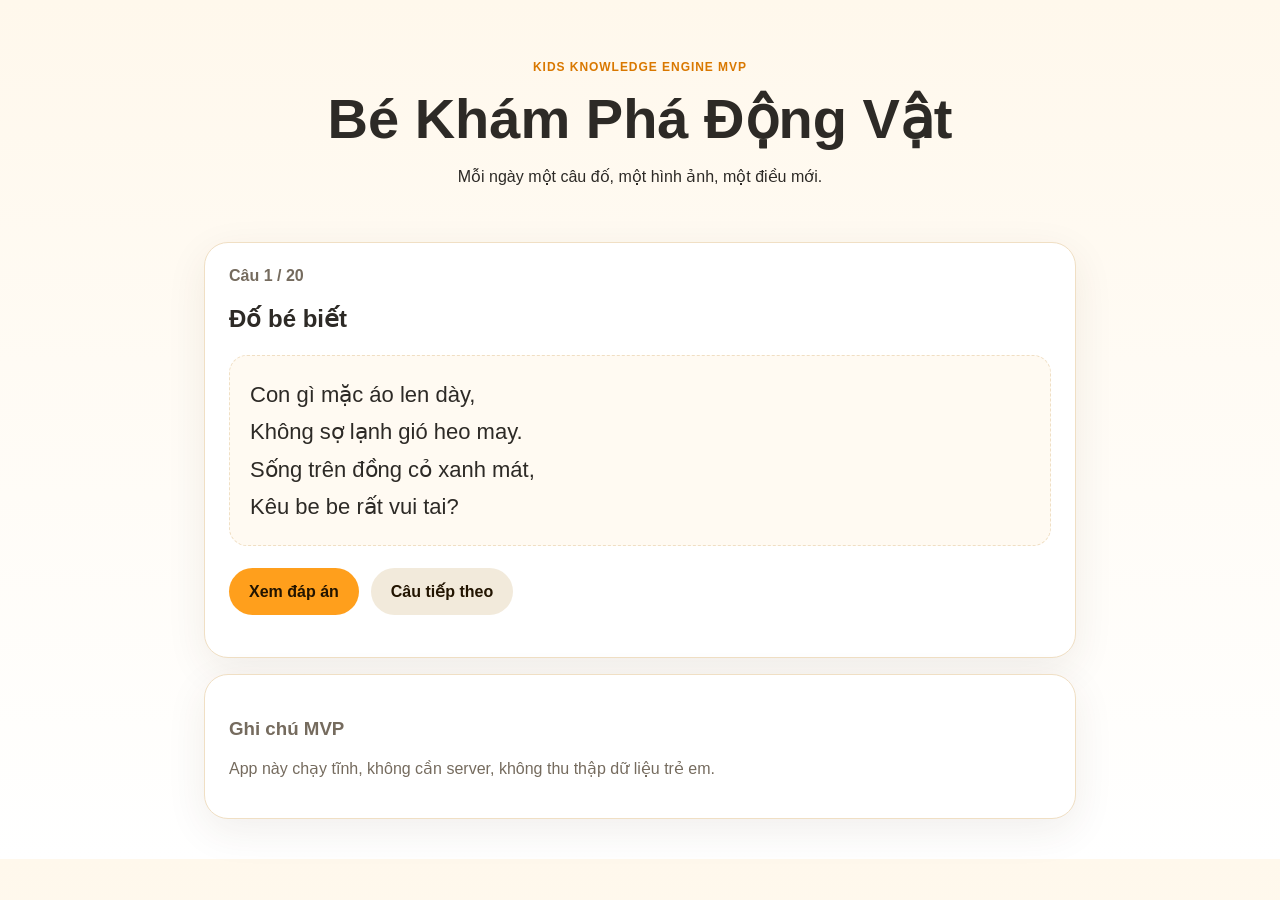
==== apps/guess-animal/index.html @ 157c3c68 "Initial Kids Knowledge Engine MVP after Task 1" ====
<!doctype html>
<html lang="vi">
<head>
  <meta charset="utf-8">
  <title>Bé Khám Phá Động Vật</title>
  <meta name="viewport" content="width=device-width, initial-scale=1">
  <link rel="stylesheet" href="./style.css">
</head>
<body>
  <main class="app">
    <section class="hero">
      <p class="eyebrow">Kids Knowledge Engine MVP</p>
      <h1>Bé Khám Phá Động Vật</h1>
      <p>Mỗi ngày một câu đố, một hình ảnh, một điều mới.</p>
    </section>

    <section class="card">
      <div id="counter" class="counter"></div>
      <h2 id="title">Đố bé biết</h2>
      <pre id="riddle" class="riddle"></pre>

      <div class="actions">
        <button id="showAnswerBtn">Xem đáp án</button>
        <button id="nextBtn" class="secondary">Câu tiếp theo</button>
      </div>

      <div id="answerBox" class="answer hidden">
        <h3 id="answer"></h3>
        <p id="fact"></p>
        <p><strong>Từ mới:</strong> <span id="vocab"></span></p>
        <p><strong>Gợi ý cho phụ huynh:</strong> <span id="parentGuide"></span></p>
        <div class="quiz" aria-live="polite">
          <h4>Câu hỏi nhỏ</h4>
          <p id="quizQuestion"></p>
          <div id="quizOptions" class="quiz-options"></div>
          <p id="quizFeedback" class="quiz-feedback"></p>
        </div>
      </div>
    </section>

    <section class="note">
      <h3>Ghi chú MVP</h3>
      <p>App này chạy tĩnh, không cần server, không thu thập dữ liệu trẻ em.</p>
    </section>
  </main>
  <script src="./app.js"></script>
</body>
</html>
---- apps/guess-animal/style.css ----
:root {
  --bg: #fff8ec;
  --card: #ffffff;
  --text: #2d2a26;
  --muted: #756b5e;
  --primary: #ff9f1c;
  --primary-dark: #d97800;
  --border: #f0dfc4;
}

* { box-sizing: border-box; }

body {
  margin: 0;
  font-family: Arial, sans-serif;
  background: linear-gradient(180deg, var(--bg), #ffffff);
  color: var(--text);
}

.app {
  width: min(920px, 100%);
  margin: 0 auto;
  padding: 24px;
}

.hero {
  text-align: center;
  padding: 24px 12px;
}

.eyebrow {
  color: var(--primary-dark);
  font-weight: 700;
  text-transform: uppercase;
  letter-spacing: .08em;
  font-size: 12px;
}

h1 {
  font-size: clamp(32px, 5vw, 56px);
  margin: 8px 0;
}

.card, .note {
  background: var(--card);
  border: 1px solid var(--border);
  border-radius: 24px;
  padding: 24px;
  box-shadow: 0 12px 40px rgba(80, 50, 20, .08);
  margin: 16px 0;
}

.counter {
  color: var(--muted);
  font-weight: 700;
}

.riddle {
  white-space: pre-wrap;
  font-family: inherit;
  font-size: 22px;
  line-height: 1.7;
  background: #fffaf2;
  border-radius: 18px;
  padding: 20px;
  border: 1px dashed var(--border);
}

.actions {
  display: flex;
  flex-wrap: wrap;
  gap: 12px;
  margin: 18px 0;
}

button {
  border: none;
  border-radius: 999px;
  padding: 14px 20px;
  background: var(--primary);
  color: #221400;
  font-weight: 800;
  cursor: pointer;
  font-size: 16px;
}

button.secondary {
  background: #f2eadb;
}

.answer {
  border-top: 1px solid var(--border);
  margin-top: 18px;
  padding-top: 18px;
}

.answer h3 {
  font-size: 28px;
  color: var(--primary-dark);
}

.quiz {
  background: #fffaf2;
  border: 1px solid var(--border);
  border-radius: 18px;
  margin-top: 18px;
  padding: 16px;
}

.quiz h4 {
  margin: 0 0 8px;
}

.quiz-options {
  display: grid;
  gap: 10px;
  margin-top: 12px;
}

.quiz-option {
  border-radius: 14px;
  text-align: left;
  background: #ffffff;
  border: 1px solid var(--border);
}

.quiz-feedback {
  min-height: 24px;
  margin-bottom: 0;
  font-weight: 800;
}

.quiz-feedback.correct {
  color: #1d7a3a;
}

.quiz-feedback.incorrect {
  color: #b34d00;
}

.hidden {
  display: none;
}

.note {
  color: var(--muted);
}
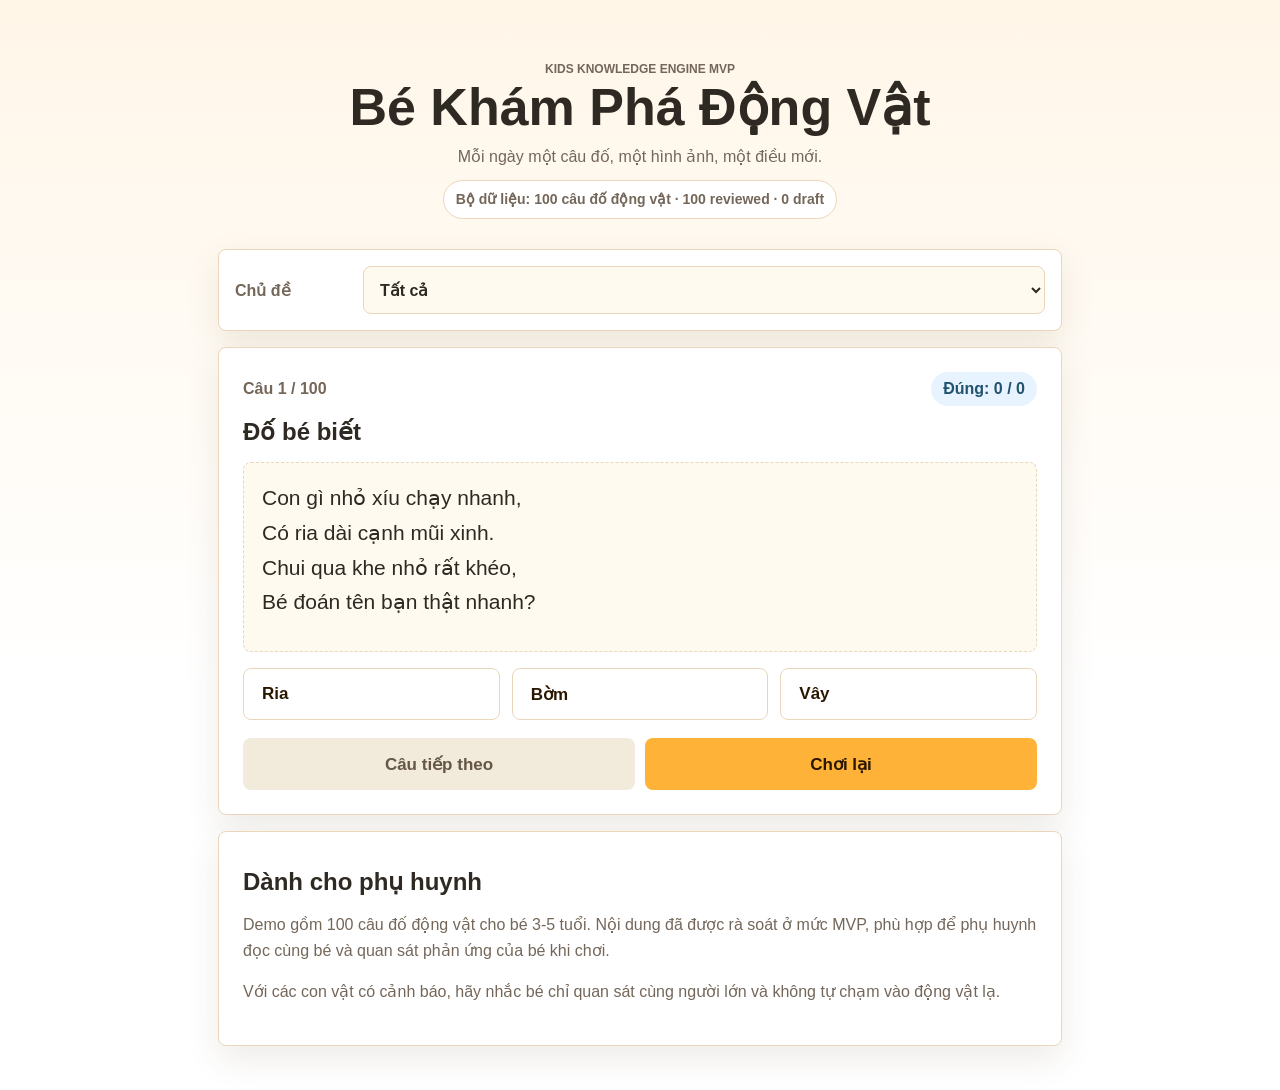
==== commit 3cd4b80c: "Upgrade guess animal mini app with reviewed 100 item dataset" ====
--- a/apps/guess-animal/index.html
+++ b/apps/guess-animal/index.html
@@ -8,41 +8,71 @@
 </head>
 <body>
   <main class="app">
-    <section class="hero">
+    <section class="hero" aria-labelledby="appTitle">
       <p class="eyebrow">Kids Knowledge Engine MVP</p>
-      <h1>Bé Khám Phá Động Vật</h1>
+      <h1 id="appTitle">Bé Khám Phá Động Vật</h1>
       <p>Mỗi ngày một câu đố, một hình ảnh, một điều mới.</p>
+      <p id="contentStatus" class="content-status">Đang tải bộ dữ liệu...</p>
     </section>
 
-    <section class="card">
-      <div id="counter" class="counter"></div>
+    <section class="toolbar" aria-label="Bộ lọc câu đố">
+      <label for="categoryFilter">Chủ đề</label>
+      <select id="categoryFilter">
+        <option value="all">Tất cả</option>
+        <option value="familiar">Động vật quen thuộc</option>
+        <option value="wild">Động vật hoang dã</option>
+        <option value="insects">Côn trùng</option>
+        <option value="sea">Sinh vật biển</option>
+      </select>
+    </section>
+
+    <section class="quiz-card" aria-live="polite">
+      <div class="quiz-topline">
+        <p id="counter" class="counter"></p>
+        <p id="score" class="score">Đúng: 0 / 0</p>
+      </div>
+
       <h2 id="title">Đố bé biết</h2>
       <pre id="riddle" class="riddle"></pre>
 
-      <div class="actions">
-        <button id="showAnswerBtn">Xem đáp án</button>
-        <button id="nextBtn" class="secondary">Câu tiếp theo</button>
-      </div>
+      <div id="options" class="options"></div>
+
+      <div id="feedback" class="feedback hidden"></div>
 
       <div id="answerBox" class="answer hidden">
         <h3 id="answer"></h3>
         <p id="fact"></p>
-        <p><strong>Từ mới:</strong> <span id="vocab"></span></p>
-        <p><strong>Gợi ý cho phụ huynh:</strong> <span id="parentGuide"></span></p>
-        <div class="quiz" aria-live="polite">
-          <h4>Câu hỏi nhỏ</h4>
-          <p id="quizQuestion"></p>
-          <div id="quizOptions" class="quiz-options"></div>
-          <p id="quizFeedback" class="quiz-feedback"></p>
+
+        <div>
+          <h4>Từ mới</h4>
+          <ul id="vocab"></ul>
         </div>
+
+        <div>
+          <h4>Gợi ý cho phụ huynh</h4>
+          <p id="parentGuide"></p>
+        </div>
+
+        <div id="safetyBlock" class="safety hidden">
+          <h4>Lưu ý an toàn</h4>
+          <ul id="safetyNotes"></ul>
+        </div>
+      </div>
+
+      <div class="actions">
+        <button id="nextBtn" type="button" class="secondary">Câu tiếp theo</button>
+        <button id="replayBtn" type="button">Chơi lại</button>
       </div>
     </section>
 
-    <section class="note">
-      <h3>Ghi chú MVP</h3>
-      <p>App này chạy tĩnh, không cần server, không thu thập dữ liệu trẻ em.</p>
+    <section class="parent-section">
+      <h2>Dành cho phụ huynh</h2>
+      <p>Demo gồm 100 câu đố động vật cho bé 3-5 tuổi. Nội dung đã được rà soát ở mức MVP, phù hợp để phụ huynh đọc cùng bé và quan sát phản ứng của bé khi chơi.</p>
+      <p>Với các con vật có cảnh báo, hãy nhắc bé chỉ quan sát cùng người lớn và không tự chạm vào động vật lạ.</p>
     </section>
   </main>
+
+  <script src="./data/animals_vi_3_5_mvp_100.js"></script>
   <script src="./app.js"></script>
 </body>
 </html>
--- a/apps/guess-animal/style.css
+++ b/apps/guess-animal/style.css
@@ -1,147 +1,300 @@
 :root {
-  --bg: #fff8ec;
-  --card: #ffffff;
-  --text: #2d2a26;
-  --muted: #756b5e;
-  --primary: #ff9f1c;
-  --primary-dark: #d97800;
-  --border: #f0dfc4;
-}
-
-* { box-sizing: border-box; }
+  --bg: #fff6e8;
+  --surface: #ffffff;
+  --surface-soft: #fffaf0;
+  --text: #2f2923;
+  --muted: #74675a;
+  --primary: #ffb238;
+  --primary-strong: #b85d12;
+  --mint: #dff4df;
+  --mint-text: #17613b;
+  --rose: #ffe5dc;
+  --rose-text: #a4411f;
+  --sky: #e7f3ff;
+  --border: #ead7bb;
+  --shadow: rgba(87, 54, 18, 0.1);
+}
+
+* {
+  box-sizing: border-box;
+}
 
 body {
   margin: 0;
   font-family: Arial, sans-serif;
-  background: linear-gradient(180deg, var(--bg), #ffffff);
+  background: linear-gradient(180deg, var(--bg), #ffffff 62%);
   color: var(--text);
 }
 
 .app {
-  width: min(920px, 100%);
+  width: min(900px, 100%);
   margin: 0 auto;
-  padding: 24px;
+  padding: 18px;
 }
 
 .hero {
+  padding: 22px 4px 14px;
   text-align: center;
-  padding: 24px 12px;
 }
 
 .eyebrow {
-  color: var(--primary-dark);
+  margin: 0 0 8px;
+  color: var(--primary-strong);
+  font-size: 12px;
+  font-weight: 800;
+  letter-spacing: 0;
+  text-transform: uppercase;
+}
+
+h1,
+h2,
+h3,
+h4,
+p {
+  overflow-wrap: anywhere;
+}
+
+h1 {
+  margin: 0;
+  font-size: clamp(30px, 9vw, 52px);
+  line-height: 1.08;
+}
+
+h2 {
+  margin: 12px 0;
+  font-size: 24px;
+}
+
+h3 {
+  margin: 0 0 10px;
+  color: var(--primary-strong);
+  font-size: 26px;
+}
+
+h4 {
+  margin: 18px 0 8px;
+  font-size: 16px;
+}
+
+.hero p {
+  margin: 10px auto 0;
+  max-width: 620px;
+  color: var(--muted);
+  line-height: 1.55;
+}
+
+.content-status {
+  display: inline-block;
+  padding: 8px 12px;
+  border: 1px solid var(--border);
+  border-radius: 999px;
+  background: var(--surface);
+  color: var(--text);
+  font-size: 14px;
   font-weight: 700;
-  text-transform: uppercase;
-  letter-spacing: .08em;
-  font-size: 12px;
-}
-
-h1 {
-  font-size: clamp(32px, 5vw, 56px);
-  margin: 8px 0;
-}
-
-.card, .note {
-  background: var(--card);
+}
+
+.toolbar,
+.quiz-card,
+.parent-section {
+  margin: 16px 0;
   border: 1px solid var(--border);
-  border-radius: 24px;
-  padding: 24px;
-  box-shadow: 0 12px 40px rgba(80, 50, 20, .08);
+  border-radius: 8px;
+  background: var(--surface);
+  box-shadow: 0 12px 34px var(--shadow);
+}
+
+.toolbar {
+  display: grid;
+  gap: 8px;
+  padding: 16px;
+}
+
+.toolbar label {
+  color: var(--muted);
+  font-weight: 800;
+}
+
+select {
+  width: 100%;
+  min-height: 48px;
+  border: 1px solid var(--border);
+  border-radius: 8px;
+  background: var(--surface-soft);
+  color: var(--text);
+  font: inherit;
+  font-weight: 700;
+  padding: 0 12px;
+}
+
+.quiz-card,
+.parent-section {
+  padding: 18px;
+}
+
+.quiz-topline {
+  display: flex;
+  flex-wrap: wrap;
+  align-items: center;
+  justify-content: space-between;
+  gap: 8px;
+}
+
+.counter,
+.score {
+  margin: 0;
+  color: var(--muted);
+  font-weight: 800;
+}
+
+.score {
+  padding: 8px 12px;
+  border-radius: 999px;
+  background: var(--sky);
+  color: #21536f;
+}
+
+.riddle {
+  min-height: 190px;
   margin: 16px 0;
-}
-
-.counter {
-  color: var(--muted);
-  font-weight: 700;
-}
-
-.riddle {
+  padding: 18px;
+  border: 1px dashed var(--border);
+  border-radius: 8px;
+  background: var(--surface-soft);
   white-space: pre-wrap;
   font-family: inherit;
-  font-size: 22px;
-  line-height: 1.7;
-  background: #fffaf2;
-  border-radius: 18px;
-  padding: 20px;
-  border: 1px dashed var(--border);
+  font-size: 21px;
+  line-height: 1.65;
+}
+
+.options {
+  display: grid;
+  gap: 12px;
+}
+
+button,
+.option-button {
+  min-height: 52px;
+  border: 0;
+  border-radius: 8px;
+  padding: 14px 18px;
+  background: var(--primary);
+  color: #2a1700;
+  cursor: pointer;
+  font: inherit;
+  font-size: 17px;
+  font-weight: 800;
+}
+
+button:disabled {
+  cursor: default;
+  opacity: 0.72;
+}
+
+.option-button {
+  width: 100%;
+  border: 1px solid var(--border);
+  background: #ffffff;
+  text-align: left;
+}
+
+.option-button.is-correct {
+  border-color: #70bd7b;
+  background: var(--mint);
+  color: var(--mint-text);
+}
+
+.option-button.is-incorrect {
+  border-color: #f0aa90;
+  background: var(--rose);
+  color: var(--rose-text);
+}
+
+.feedback {
+  margin-top: 14px;
+  padding: 14px;
+  border-radius: 8px;
+  font-weight: 800;
+}
+
+.feedback.success {
+  background: var(--mint);
+  color: var(--mint-text);
+}
+
+.feedback.gentle {
+  background: var(--rose);
+  color: var(--rose-text);
+}
+
+.answer {
+  margin-top: 16px;
+  padding-top: 16px;
+  border-top: 1px solid var(--border);
+}
+
+.answer p,
+.parent-section p {
+  color: var(--muted);
+  line-height: 1.6;
+}
+
+ul {
+  margin: 0;
+  padding-left: 22px;
+}
+
+li {
+  margin: 6px 0;
+}
+
+.safety {
+  margin-top: 16px;
+  padding: 14px;
+  border: 1px solid #ffd0c0;
+  border-radius: 8px;
+  background: #fff3ee;
+}
+
+.safety h4 {
+  margin-top: 0;
+  color: var(--rose-text);
 }
 
 .actions {
-  display: flex;
-  flex-wrap: wrap;
-  gap: 12px;
-  margin: 18px 0;
-}
-
-button {
-  border: none;
-  border-radius: 999px;
-  padding: 14px 20px;
-  background: var(--primary);
-  color: #221400;
-  font-weight: 800;
-  cursor: pointer;
-  font-size: 16px;
-}
-
-button.secondary {
-  background: #f2eadb;
-}
-
-.answer {
-  border-top: 1px solid var(--border);
-  margin-top: 18px;
-  padding-top: 18px;
-}
-
-.answer h3 {
-  font-size: 28px;
-  color: var(--primary-dark);
-}
-
-.quiz {
-  background: #fffaf2;
-  border: 1px solid var(--border);
-  border-radius: 18px;
-  margin-top: 18px;
-  padding: 16px;
-}
-
-.quiz h4 {
-  margin: 0 0 8px;
-}
-
-.quiz-options {
   display: grid;
   gap: 10px;
-  margin-top: 12px;
-}
-
-.quiz-option {
-  border-radius: 14px;
-  text-align: left;
-  background: #ffffff;
-  border: 1px solid var(--border);
-}
-
-.quiz-feedback {
-  min-height: 24px;
-  margin-bottom: 0;
-  font-weight: 800;
-}
-
-.quiz-feedback.correct {
-  color: #1d7a3a;
-}
-
-.quiz-feedback.incorrect {
-  color: #b34d00;
+  margin-top: 18px;
+}
+
+button.secondary {
+  background: #eee2ce;
 }
 
 .hidden {
   display: none;
 }
 
-.note {
-  color: var(--muted);
-}
+@media (min-width: 680px) {
+  .app {
+    padding: 28px;
+  }
+
+  .toolbar {
+    grid-template-columns: 120px 1fr;
+    align-items: center;
+  }
+
+  .quiz-card,
+  .parent-section {
+    padding: 24px;
+  }
+
+  .options {
+    grid-template-columns: repeat(3, minmax(0, 1fr));
+  }
+
+  .actions {
+    grid-template-columns: 1fr 1fr;
+  }
+}
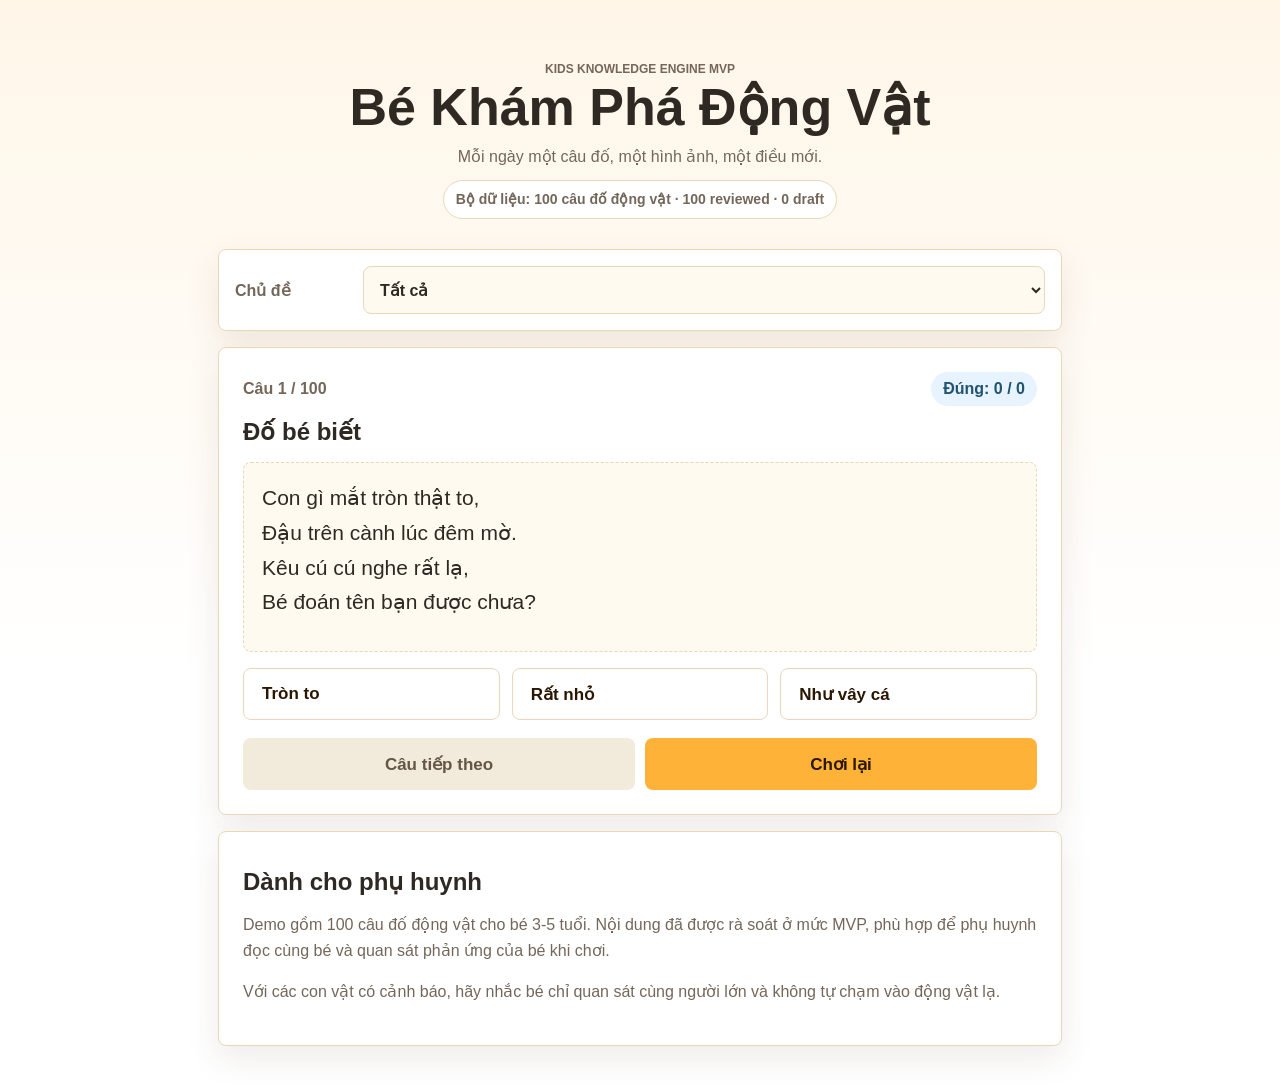
==== commit 767a673b: "Fix Vercel app route asset paths" ====
--- a/apps/guess-animal/index.html
+++ b/apps/guess-animal/index.html
@@ -4,7 +4,7 @@
   <meta charset="utf-8">
   <title>Bé Khám Phá Động Vật</title>
   <meta name="viewport" content="width=device-width, initial-scale=1">
-  <link rel="stylesheet" href="./style.css">
+  <link rel="stylesheet" href="/apps/guess-animal/style.css?v=20260606-fix2">
 </head>
 <body>
   <main class="app">
@@ -72,7 +72,7 @@
     </section>
   </main>
 
-  <script src="./data/animals_vi_3_5_mvp_100.js"></script>
-  <script src="./app.js"></script>
+  <script src="/apps/guess-animal/data/animals_vi_3_5_mvp_100.js?v=20260606-fix2"></script>
+  <script src="/apps/guess-animal/app.js?v=20260606-fix2"></script>
 </body>
 </html>
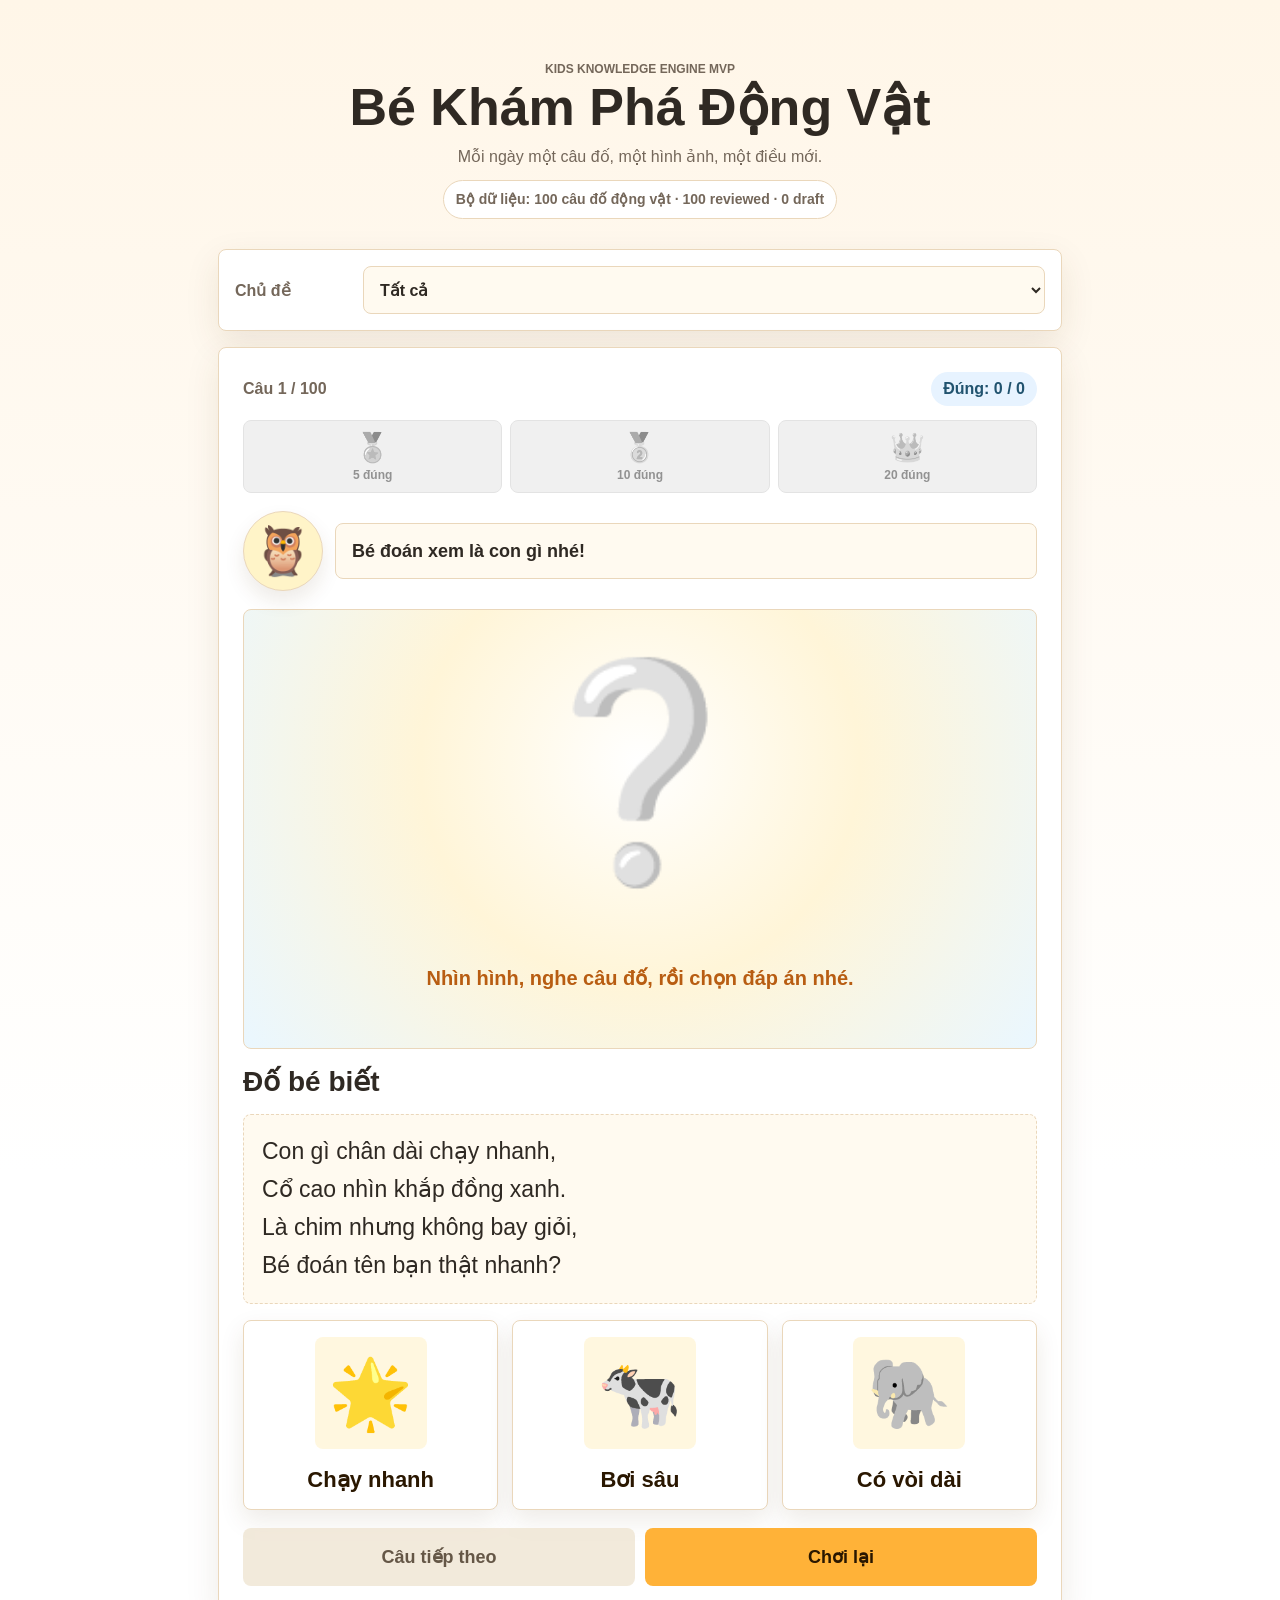
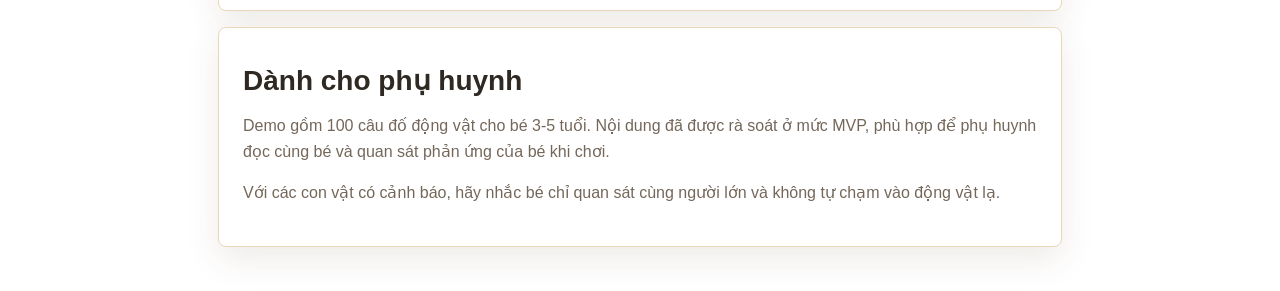
==== commit 416fc209: "Upgrade kids quiz experience" ====
--- a/apps/guess-animal/index.html
+++ b/apps/guess-animal/index.html
@@ -32,15 +32,35 @@
         <p id="score" class="score">Đúng: 0 / 0</p>
       </div>
 
+      <div class="badge-row" aria-label="Huy hiệu">
+        <div id="badge5" class="badge">🏅<span>5 đúng</span></div>
+        <div id="badge10" class="badge">🥈<span>10 đúng</span></div>
+        <div id="badge20" class="badge">👑<span>20 đúng</span></div>
+      </div>
+
+      <div class="mascot-panel">
+        <div class="mascot" aria-hidden="true">
+          <div class="mascot-face">🦉</div>
+        </div>
+        <p id="mascotBubble" class="mascot-bubble">Bé đoán xem là con gì nhé!</p>
+      </div>
+
+      <div id="visualStage" class="visual-stage" aria-hidden="true">
+        <div id="visualEmoji" class="visual-emoji">❔</div>
+        <p id="visualHint">Nhìn hình, nghe câu đố, rồi chọn đáp án nhé.</p>
+      </div>
+
       <h2 id="title">Đố bé biết</h2>
       <pre id="riddle" class="riddle"></pre>
 
       <div id="options" class="options"></div>
 
       <div id="feedback" class="feedback hidden"></div>
+      <div id="rewardToast" class="reward-toast hidden"></div>
 
       <div id="answerBox" class="answer hidden">
         <h3 id="answer"></h3>
+        <p id="quickFact" class="quick-fact"></p>
         <p id="fact"></p>
 
         <div>
--- a/apps/guess-animal/style.css
+++ b/apps/guess-animal/style.css
@@ -21,7 +21,7 @@
 
 body {
   margin: 0;
-  font-family: Arial, sans-serif;
+  font-family: "Segoe UI", Arial, Tahoma, sans-serif;
   background: linear-gradient(180deg, var(--bg), #ffffff 62%);
   color: var(--text);
 }
@@ -62,7 +62,7 @@
 
 h2 {
   margin: 12px 0;
-  font-size: 24px;
+  font-size: 28px;
 }
 
 h3 {
@@ -140,6 +140,108 @@
   gap: 8px;
 }
 
+.badge-row {
+  display: grid;
+  grid-template-columns: repeat(3, minmax(0, 1fr));
+  gap: 8px;
+  margin: 14px 0;
+}
+
+.badge {
+  display: grid;
+  place-items: center;
+  min-height: 72px;
+  padding: 10px 6px;
+  border: 1px solid var(--border);
+  border-radius: 8px;
+  background: #f2eadb;
+  color: var(--muted);
+  font-size: 28px;
+  filter: grayscale(1);
+  opacity: 0.72;
+}
+
+.badge span {
+  display: block;
+  margin-top: 4px;
+  font-size: 12px;
+  font-weight: 800;
+}
+
+.badge.earned {
+  background: #fff1b8;
+  color: #714900;
+  filter: none;
+  opacity: 1;
+  animation: badgePop 520ms ease;
+}
+
+.mascot-panel {
+  display: grid;
+  grid-template-columns: 80px 1fr;
+  gap: 12px;
+  align-items: center;
+  margin: 18px 0;
+}
+
+.mascot {
+  display: grid;
+  place-items: center;
+  min-height: 80px;
+  border: 1px solid var(--border);
+  border-radius: 50%;
+  background: #fff4c8;
+  box-shadow: 0 10px 20px var(--shadow);
+  animation: mascotBob 2.6s ease-in-out infinite;
+}
+
+.mascot-face {
+  font-size: 48px;
+}
+
+.mascot-bubble {
+  position: relative;
+  margin: 0;
+  padding: 14px 16px;
+  border: 1px solid var(--border);
+  border-radius: 8px;
+  background: var(--surface-soft);
+  color: var(--text);
+  font-size: 18px;
+  font-weight: 800;
+  line-height: 1.45;
+}
+
+.visual-stage {
+  display: grid;
+  place-items: center;
+  min-height: clamp(260px, 54vh, 440px);
+  margin: 16px 0;
+  padding: 22px;
+  border: 1px solid var(--border);
+  border-radius: 8px;
+  background: radial-gradient(circle at 50% 35%, #ffffff 0, #fff5d8 45%, #eaf7ff 100%);
+  text-align: center;
+}
+
+.visual-stage.pop .visual-emoji {
+  animation: cardPop 360ms ease;
+}
+
+.visual-emoji {
+  font-size: clamp(96px, 34vw, 210px);
+  line-height: 1;
+}
+
+.visual-stage p {
+  max-width: 520px;
+  margin: 18px auto 0;
+  color: var(--primary-strong);
+  font-size: 20px;
+  font-weight: 900;
+  line-height: 1.4;
+}
+
 .counter,
 .score {
   margin: 0;
@@ -155,7 +257,7 @@
 }
 
 .riddle {
-  min-height: 190px;
+  min-height: 150px;
   margin: 16px 0;
   padding: 18px;
   border: 1px dashed var(--border);
@@ -163,18 +265,18 @@
   background: var(--surface-soft);
   white-space: pre-wrap;
   font-family: inherit;
-  font-size: 21px;
+  font-size: 23px;
   line-height: 1.65;
 }
 
 .options {
   display: grid;
-  gap: 12px;
+  gap: 14px;
 }
 
 button,
 .option-button {
-  min-height: 52px;
+  min-height: 58px;
   border: 0;
   border-radius: 8px;
   padding: 14px 18px;
@@ -182,7 +284,7 @@
   color: #2a1700;
   cursor: pointer;
   font: inherit;
-  font-size: 17px;
+  font-size: 18px;
   font-weight: 800;
 }
 
@@ -195,7 +297,7 @@
   width: 100%;
   border: 1px solid var(--border);
   background: #ffffff;
-  text-align: left;
+  text-align: center;
 }
 
 .option-button.is-correct {
@@ -210,11 +312,63 @@
   color: var(--rose-text);
 }
 
+.answer-card {
+  display: grid;
+  grid-template-columns: 92px 1fr;
+  gap: 14px;
+  align-items: center;
+  min-height: 124px;
+  padding: 14px;
+  box-shadow: 0 10px 24px var(--shadow);
+}
+
+.answer-card:active {
+  transform: scale(0.98);
+}
+
+.answer-card.is-correct {
+  animation: cardPop 420ms ease;
+}
+
+.answer-thumb {
+  display: grid;
+  place-items: center;
+  width: 92px;
+  height: 92px;
+  border-radius: 8px;
+  background: #fff7df;
+  font-size: 56px;
+  line-height: 1;
+}
+
+.answer-name {
+  color: inherit;
+  font-size: 22px;
+  line-height: 1.25;
+}
+
 .feedback {
   margin-top: 14px;
   padding: 14px;
   border-radius: 8px;
   font-weight: 800;
+  font-size: 18px;
+}
+
+.reward-toast {
+  margin-top: 12px;
+  padding: 12px 14px;
+  border-radius: 8px;
+  background: #fff1b8;
+  color: #714900;
+  font-size: 20px;
+  font-weight: 900;
+  text-align: center;
+  animation: cardPop 400ms ease;
+}
+
+.reward-toast.celebrate {
+  box-shadow: 0 0 0 4px rgba(255, 178, 56, 0.18);
 }
 
 .feedback.success {
@@ -233,6 +387,15 @@
   border-top: 1px solid var(--border);
 }
 
+.quick-fact {
+  padding: 12px 14px;
+  border-radius: 8px;
+  background: var(--sky);
+  color: #21536f;
+  font-size: 18px;
+  font-weight: 900;
+}
+
 .answer p,
 .parent-section p {
   color: var(--muted);
@@ -294,7 +457,36 @@
     grid-template-columns: repeat(3, minmax(0, 1fr));
   }
 
+  .answer-card {
+    grid-template-columns: 1fr;
+    min-height: 190px;
+  }
+
+  .answer-thumb {
+    width: 112px;
+    height: 112px;
+    margin: 0 auto;
+    font-size: 68px;
+  }
+
   .actions {
     grid-template-columns: 1fr 1fr;
   }
 }
+
+@keyframes mascotBob {
+  0%, 100% { transform: translateY(0); }
+  50% { transform: translateY(-6px); }
+}
+
+@keyframes cardPop {
+  0% { transform: scale(0.94); }
+  70% { transform: scale(1.04); }
+  100% { transform: scale(1); }
+}
+
+@keyframes badgePop {
+  0% { transform: scale(0.88) rotate(-3deg); }
+  70% { transform: scale(1.08) rotate(2deg); }
+  100% { transform: scale(1) rotate(0); }
+}
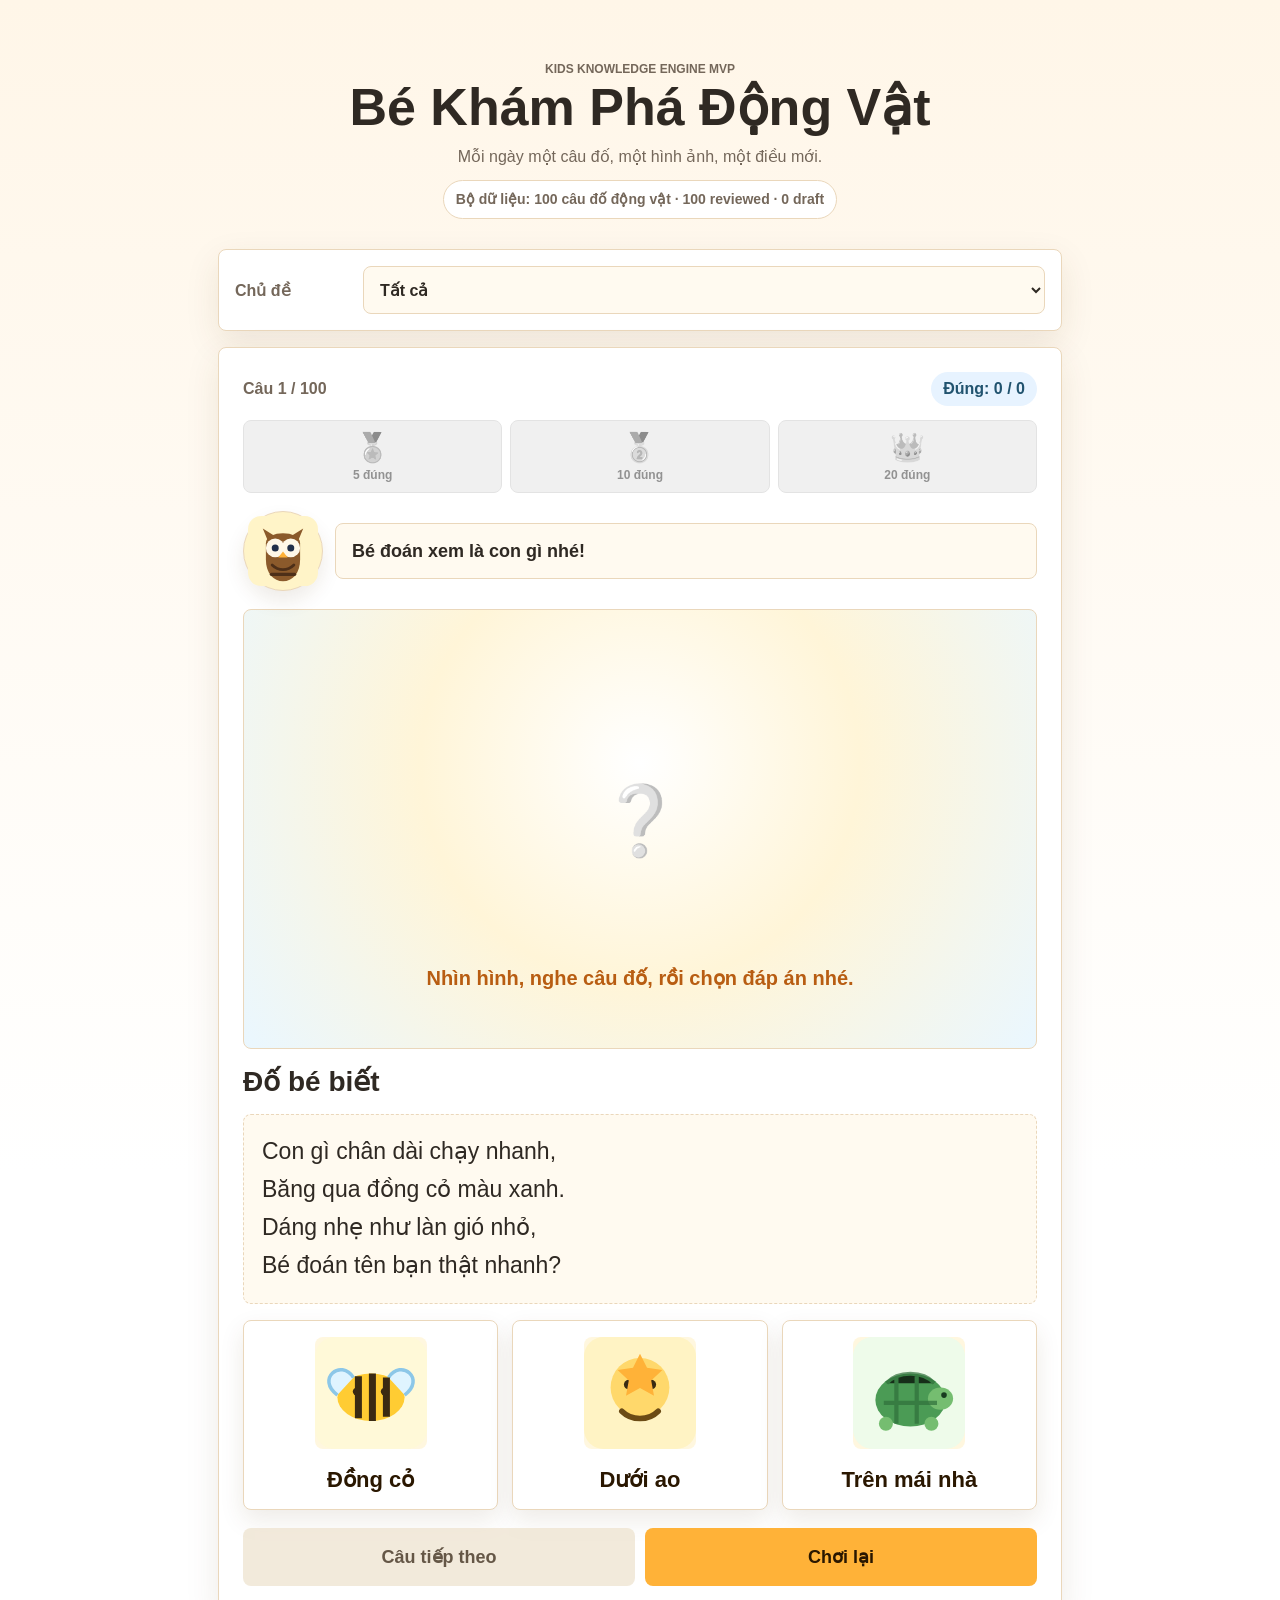
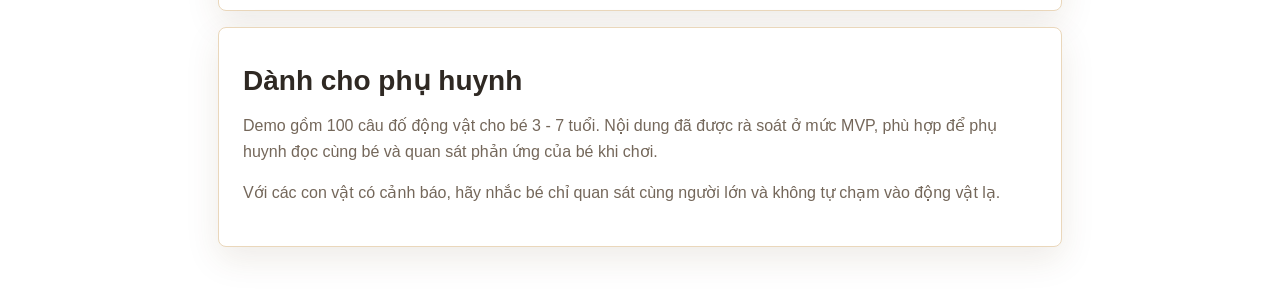
==== commit 22e1e27d: "Add replaceable assets haptics and update age display" ====
--- a/apps/guess-animal/index.html
+++ b/apps/guess-animal/index.html
@@ -40,7 +40,8 @@
 
       <div class="mascot-panel">
         <div class="mascot" aria-hidden="true">
-          <div class="mascot-face">🦉</div>
+          <img class="mascot-img" src="/apps/guess-animal/assets/mascot/owl.svg" alt="" onerror="this.hidden=true; this.nextElementSibling.hidden=false;">
+          <div class="mascot-face" hidden>🦉</div>
         </div>
         <p id="mascotBubble" class="mascot-bubble">Bé đoán xem là con gì nhé!</p>
       </div>
@@ -87,7 +88,7 @@
 
     <section class="parent-section">
       <h2>Dành cho phụ huynh</h2>
-      <p>Demo gồm 100 câu đố động vật cho bé 3-5 tuổi. Nội dung đã được rà soát ở mức MVP, phù hợp để phụ huynh đọc cùng bé và quan sát phản ứng của bé khi chơi.</p>
+      <p>Demo gồm 100 câu đố động vật cho bé 3 - 7 tuổi. Nội dung đã được rà soát ở mức MVP, phù hợp để phụ huynh đọc cùng bé và quan sát phản ứng của bé khi chơi.</p>
       <p>Với các con vật có cảnh báo, hãy nhắc bé chỉ quan sát cùng người lớn và không tự chạm vào động vật lạ.</p>
     </section>
   </main>
--- a/apps/guess-animal/style.css
+++ b/apps/guess-animal/style.css
@@ -199,6 +199,12 @@
   font-size: 48px;
 }
 
+.mascot-img {
+  width: 70px;
+  height: 70px;
+  object-fit: contain;
+}
+
 .mascot-bubble {
   position: relative;
   margin: 0;
@@ -231,6 +237,12 @@
 .visual-emoji {
   font-size: clamp(96px, 34vw, 210px);
   line-height: 1;
+}
+
+.visual-emoji .thumb-frame {
+  width: min(62vw, 260px);
+  height: min(62vw, 260px);
+  margin: 0 auto;
 }
 
 .visual-stage p {
@@ -337,6 +349,23 @@
   height: 92px;
   border-radius: 8px;
   background: #fff7df;
+  line-height: 1;
+}
+
+.thumb-frame {
+  display: grid;
+  place-items: center;
+  width: 100%;
+  height: 100%;
+}
+
+.thumb-img {
+  width: 100%;
+  height: 100%;
+  object-fit: contain;
+}
+
+.thumb-emoji {
   font-size: 56px;
   line-height: 1;
 }
@@ -466,6 +495,9 @@
     width: 112px;
     height: 112px;
     margin: 0 auto;
+  }
+
+  .thumb-emoji {
     font-size: 68px;
   }
 
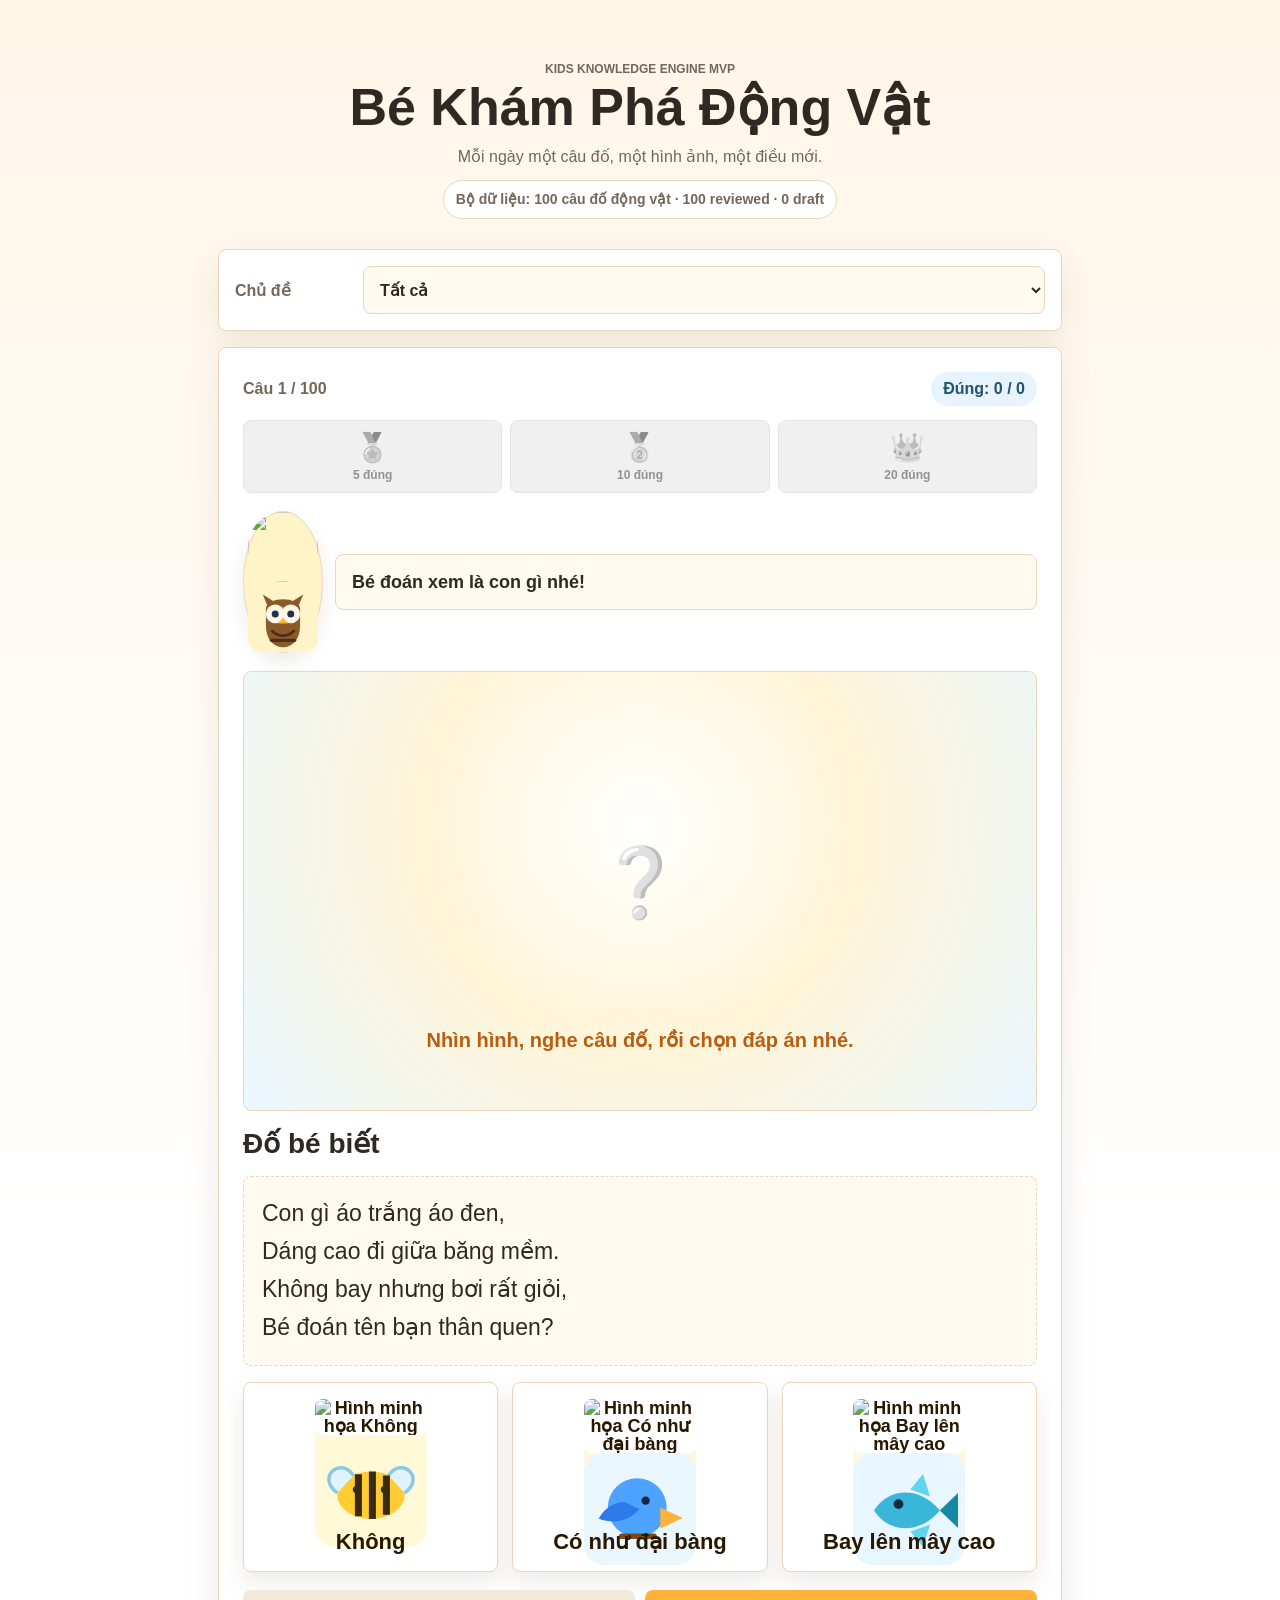
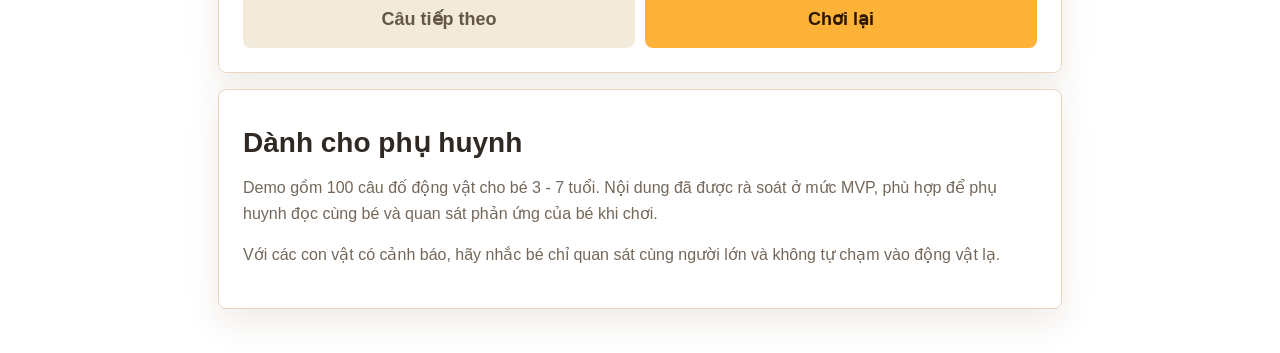
==== commit 9cf79188: "Prepare real asset replacement system" ====
--- a/apps/guess-animal/index.html
+++ b/apps/guess-animal/index.html
@@ -40,7 +40,8 @@
 
       <div class="mascot-panel">
         <div class="mascot" aria-hidden="true">
-          <img class="mascot-img" src="/apps/guess-animal/assets/mascot/owl.svg" alt="" onerror="this.hidden=true; this.nextElementSibling.hidden=false;">
+          <img class="mascot-img mascot-img-real" src="/apps/guess-animal/assets/real/mascot/owl-guide.webp" alt="" loading="lazy" onerror="this.hidden=true; this.nextElementSibling.hidden=false;">
+          <img class="mascot-img mascot-img-svg" src="/apps/guess-animal/assets/mascot/owl.svg" alt="" hidden onerror="this.hidden=true; this.nextElementSibling.hidden=false;">
           <div class="mascot-face" hidden>🦉</div>
         </div>
         <p id="mascotBubble" class="mascot-bubble">Bé đoán xem là con gì nhé!</p>
--- a/apps/guess-animal/style.css
+++ b/apps/guess-animal/style.css
@@ -203,6 +203,11 @@
   width: 70px;
   height: 70px;
   object-fit: contain;
+  display: block;
+}
+
+.mascot-img-real {
+  border-radius: 50%;
 }
 
 .mascot-bubble {
@@ -363,6 +368,17 @@
   width: 100%;
   height: 100%;
   object-fit: contain;
+  display: block;
+}
+
+.thumb-img-real {
+  border-radius: 8px;
+  object-fit: cover;
+  background: #ffffff;
+}
+
+.visual-emoji .thumb-img-real {
+  object-fit: contain;
 }
 
 .thumb-emoji {
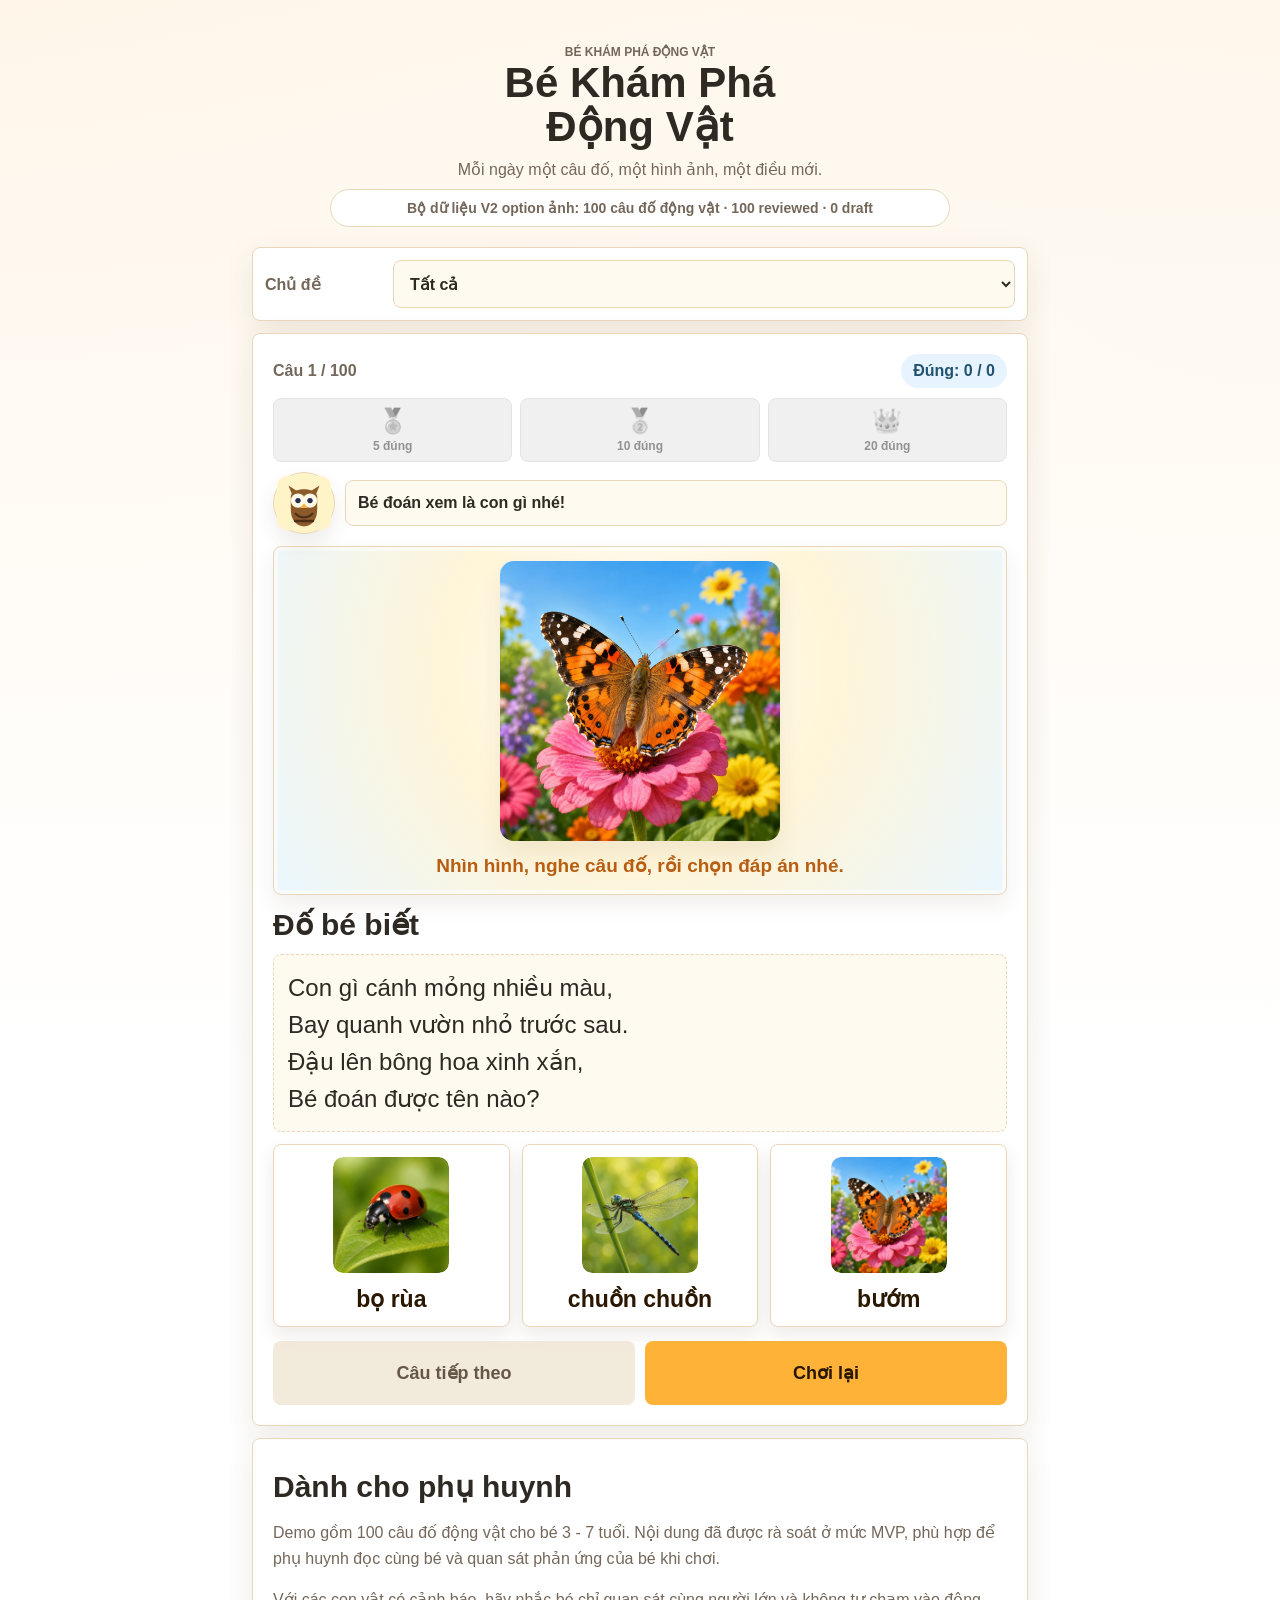
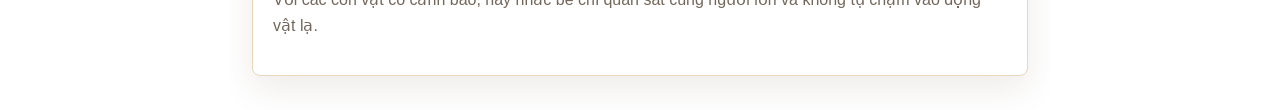
==== commit 6e56f948: "Add animal v2 option image quiz" ====
--- a/apps/guess-animal/index.html
+++ b/apps/guess-animal/index.html
@@ -9,7 +9,7 @@
 <body>
   <main class="app">
     <section class="hero" aria-labelledby="appTitle">
-      <p class="eyebrow">Kids Knowledge Engine MVP</p>
+      <p class="eyebrow">Bé Khám Phá Động Vật</p>
       <h1 id="appTitle">Bé Khám Phá Động Vật</h1>
       <p>Mỗi ngày một câu đố, một hình ảnh, một điều mới.</p>
       <p id="contentStatus" class="content-status">Đang tải bộ dữ liệu...</p>
@@ -95,6 +95,7 @@
   </main>
 
   <script src="/apps/guess-animal/data/animals_vi_3_5_mvp_100.js?v=20260606-fix2"></script>
-  <script src="/apps/guess-animal/app.js?v=20260606-fix2"></script>
+  <script src="/apps/guess-animal/data/animals_vi_3_5_v2_100.js?v=20260609-v2"></script>
+  <script src="/apps/guess-animal/app.js?v=20260609-v2"></script>
 </body>
 </html>
--- a/apps/guess-animal/style.css
+++ b/apps/guess-animal/style.css
@@ -1,5 +1,5 @@
 :root {
-  --bg: #fff6e8;
+  --bg: #fff7ec;
   --surface: #ffffff;
   --surface-soft: #fffaf0;
   --text: #2f2923;
@@ -13,27 +13,39 @@
   --sky: #e7f3ff;
   --border: #ead7bb;
   --shadow: rgba(87, 54, 18, 0.1);
+  --shadow-strong: rgba(87, 54, 18, 0.16);
 }
 
 * {
   box-sizing: border-box;
+}
+
+[hidden],
+.asset-hidden {
+  display: none !important;
 }
 
 body {
   margin: 0;
   font-family: "Segoe UI", Arial, Tahoma, sans-serif;
-  background: linear-gradient(180deg, var(--bg), #ffffff 62%);
+  background:
+    linear-gradient(180deg, rgba(255, 247, 236, 0.96), rgba(255, 255, 255, 0.96) 62%),
+    radial-gradient(circle at top left, #ffe2a8 0, transparent 34%),
+    radial-gradient(circle at top right, #dff4df 0, transparent 30%);
   color: var(--text);
+  overflow-x: hidden;
 }
 
 .app {
-  width: min(900px, 100%);
+  width: 100%;
+  max-width: 820px;
   margin: 0 auto;
-  padding: 18px;
+  padding: 12px;
+  overflow-x: hidden;
 }
 
 .hero {
-  padding: 22px 4px 14px;
+  padding: 14px 4px 8px;
   text-align: center;
 }
 
@@ -55,14 +67,16 @@
 }
 
 h1 {
-  margin: 0;
-  font-size: clamp(30px, 9vw, 52px);
-  line-height: 1.08;
+  max-width: 12ch;
+  margin: 0 auto;
+  font-size: clamp(27px, 7.4vw, 42px);
+  line-height: 1.05;
+  text-wrap: balance;
 }
 
 h2 {
-  margin: 12px 0;
-  font-size: 28px;
+  margin: 10px 0;
+  font-size: clamp(24px, 6vw, 30px);
 }
 
 h3 {
@@ -77,14 +91,18 @@
 }
 
 .hero p {
-  margin: 10px auto 0;
+  margin: 8px auto 0;
   max-width: 620px;
   color: var(--muted);
-  line-height: 1.55;
+  line-height: 1.45;
 }
 
 .content-status {
-  display: inline-block;
+  display: block;
+  width: 100%;
+  max-width: 320px;
+  margin-left: auto;
+  margin-right: auto;
   padding: 8px 12px;
   border: 1px solid var(--border);
   border-radius: 999px;
@@ -92,22 +110,28 @@
   color: var(--text);
   font-size: 14px;
   font-weight: 700;
+  overflow-wrap: anywhere;
+  word-break: break-word;
+  white-space: normal;
+  line-height: 1.35;
 }
 
 .toolbar,
 .quiz-card,
 .parent-section {
-  margin: 16px 0;
+  margin: 12px 0;
   border: 1px solid var(--border);
   border-radius: 8px;
   background: var(--surface);
   box-shadow: 0 12px 34px var(--shadow);
+  max-width: 100%;
+  overflow: hidden;
 }
 
 .toolbar {
   display: grid;
   gap: 8px;
-  padding: 16px;
+  padding: 12px;
 }
 
 .toolbar label {
@@ -129,14 +153,13 @@
 
 .quiz-card,
 .parent-section {
-  padding: 18px;
+  padding: 14px;
 }
 
 .quiz-topline {
-  display: flex;
-  flex-wrap: wrap;
+  display: grid;
+  grid-template-columns: 1fr;
   align-items: center;
-  justify-content: space-between;
   gap: 8px;
 }
 
@@ -144,19 +167,20 @@
   display: grid;
   grid-template-columns: repeat(3, minmax(0, 1fr));
   gap: 8px;
-  margin: 14px 0;
+  margin: 10px 0;
 }
 
 .badge {
   display: grid;
   place-items: center;
-  min-height: 72px;
-  padding: 10px 6px;
+  min-height: 58px;
+  padding: 8px 4px;
+  min-width: 0;
   border: 1px solid var(--border);
   border-radius: 8px;
   background: #f2eadb;
   color: var(--muted);
-  font-size: 28px;
+  font-size: 24px;
   filter: grayscale(1);
   opacity: 0.72;
 }
@@ -166,6 +190,8 @@
   margin-top: 4px;
   font-size: 12px;
   font-weight: 800;
+  overflow-wrap: anywhere;
+  text-align: center;
 }
 
 .badge.earned {
@@ -178,16 +204,18 @@
 
 .mascot-panel {
   display: grid;
-  grid-template-columns: 80px 1fr;
-  gap: 12px;
+  grid-template-columns: 62px 1fr;
+  gap: 10px;
   align-items: center;
-  margin: 18px 0;
+  margin: 10px 0;
 }
 
 .mascot {
   display: grid;
   place-items: center;
-  min-height: 80px;
+  min-height: 62px;
+  width: 62px;
+  height: 62px;
   border: 1px solid var(--border);
   border-radius: 50%;
   background: #fff4c8;
@@ -196,12 +224,12 @@
 }
 
 .mascot-face {
-  font-size: 48px;
+  font-size: 38px;
 }
 
 .mascot-img {
-  width: 70px;
-  height: 70px;
+  width: 54px;
+  height: 54px;
   object-fit: contain;
   display: block;
 }
@@ -213,12 +241,12 @@
 .mascot-bubble {
   position: relative;
   margin: 0;
-  padding: 14px 16px;
+  padding: 10px 12px;
   border: 1px solid var(--border);
   border-radius: 8px;
   background: var(--surface-soft);
   color: var(--text);
-  font-size: 18px;
+  font-size: 16px;
   font-weight: 800;
   line-height: 1.45;
 }
@@ -226,12 +254,13 @@
 .visual-stage {
   display: grid;
   place-items: center;
-  min-height: clamp(260px, 54vh, 440px);
-  margin: 16px 0;
-  padding: 22px;
+  min-height: clamp(210px, 40vh, 340px);
+  margin: 12px 0;
+  padding: 14px;
   border: 1px solid var(--border);
   border-radius: 8px;
   background: radial-gradient(circle at 50% 35%, #ffffff 0, #fff5d8 45%, #eaf7ff 100%);
+  box-shadow: inset 0 0 0 4px rgba(255, 255, 255, 0.54), 0 10px 22px rgba(87, 54, 18, 0.08);
   text-align: center;
 }
 
@@ -245,16 +274,19 @@
 }
 
 .visual-emoji .thumb-frame {
-  width: min(62vw, 260px);
-  height: min(62vw, 260px);
+  width: min(72vw, 280px);
+  height: min(72vw, 280px);
   margin: 0 auto;
+  border-radius: 14px;
+  background: rgba(255, 255, 255, 0.72);
+  box-shadow: 0 12px 24px rgba(87, 54, 18, 0.08);
 }
 
 .visual-stage p {
   max-width: 520px;
-  margin: 18px auto 0;
+  margin: 12px auto 0;
   color: var(--primary-strong);
-  font-size: 20px;
+  font-size: clamp(16px, 4.4vw, 19px);
   font-weight: 900;
   line-height: 1.4;
 }
@@ -264,6 +296,7 @@
   margin: 0;
   color: var(--muted);
   font-weight: 800;
+  min-width: 0;
 }
 
 .score {
@@ -271,32 +304,36 @@
   border-radius: 999px;
   background: var(--sky);
   color: #21536f;
+  justify-self: start;
+  max-width: 100%;
+  overflow-wrap: anywhere;
+  white-space: normal;
 }
 
 .riddle {
-  min-height: 150px;
-  margin: 16px 0;
-  padding: 18px;
+  min-height: 120px;
+  margin: 12px 0;
+  padding: 14px;
   border: 1px dashed var(--border);
   border-radius: 8px;
   background: var(--surface-soft);
   white-space: pre-wrap;
   font-family: inherit;
-  font-size: 23px;
-  line-height: 1.65;
+  font-size: clamp(20px, 5.2vw, 24px);
+  line-height: 1.55;
 }
 
 .options {
   display: grid;
-  gap: 14px;
+  gap: 10px;
 }
 
 button,
 .option-button {
-  min-height: 58px;
+  min-height: 64px;
   border: 0;
   border-radius: 8px;
-  padding: 14px 18px;
+  padding: 14px 16px;
   background: var(--primary);
   color: #2a1700;
   cursor: pointer;
@@ -305,6 +342,13 @@
   font-weight: 800;
 }
 
+button:focus-visible,
+.option-button:focus-visible,
+select:focus-visible {
+  outline: 4px solid rgba(255, 178, 56, 0.42);
+  outline-offset: 3px;
+}
+
 button:disabled {
   cursor: default;
   opacity: 0.72;
@@ -315,6 +359,14 @@
   border: 1px solid var(--border);
   background: #ffffff;
   text-align: center;
+  transition: transform 160ms ease, border-color 160ms ease, box-shadow 160ms ease, background 160ms ease;
+}
+
+.option-button:hover:not(:disabled),
+.option-button:focus-visible:not(:disabled) {
+  border-color: var(--primary);
+  box-shadow: 0 12px 24px var(--shadow-strong);
+  transform: translateY(-1px);
 }
 
 .option-button.is-correct {
@@ -331,12 +383,12 @@
 
 .answer-card {
   display: grid;
-  grid-template-columns: 92px 1fr;
-  gap: 14px;
+  grid-template-columns: 82px minmax(0, 1fr);
+  gap: 12px;
   align-items: center;
-  min-height: 124px;
-  padding: 14px;
-  box-shadow: 0 10px 24px var(--shadow);
+  min-height: 108px;
+  padding: 12px;
+  box-shadow: 0 8px 18px var(--shadow);
 }
 
 .answer-card:active {
@@ -350,11 +402,13 @@
 .answer-thumb {
   display: grid;
   place-items: center;
-  width: 92px;
-  height: 92px;
-  border-radius: 8px;
+  width: 82px;
+  height: 82px;
+  min-width: 82px;
+  border-radius: 10px;
   background: #fff7df;
   line-height: 1;
+  overflow: hidden;
 }
 
 .thumb-frame {
@@ -362,6 +416,7 @@
   place-items: center;
   width: 100%;
   height: 100%;
+  overflow: hidden;
 }
 
 .thumb-img {
@@ -372,8 +427,8 @@
 }
 
 .thumb-img-real {
-  border-radius: 8px;
-  object-fit: cover;
+  border-radius: 10px;
+  object-fit: contain;
   background: #ffffff;
 }
 
@@ -382,19 +437,25 @@
 }
 
 .thumb-emoji {
-  font-size: 56px;
+  display: grid;
+  place-items: center;
+  width: 100%;
+  height: 100%;
+  font-size: 48px;
   line-height: 1;
 }
 
 .answer-name {
+  display: block;
   color: inherit;
-  font-size: 22px;
+  font-size: clamp(19px, 5vw, 23px);
   line-height: 1.25;
+  overflow-wrap: anywhere;
 }
 
 .feedback {
-  margin-top: 14px;
-  padding: 14px;
+  margin-top: 12px;
+  padding: 12px;
   border-radius: 8px;
   font-weight: 800;
   font-size: 18px;
@@ -427,13 +488,13 @@
 }
 
 .answer {
-  margin-top: 16px;
-  padding-top: 16px;
+  margin-top: 12px;
+  padding-top: 12px;
   border-top: 1px solid var(--border);
 }
 
 .quick-fact {
-  padding: 12px 14px;
+  padding: 10px 12px;
   border-radius: 8px;
   background: var(--sky);
   color: #21536f;
@@ -472,7 +533,7 @@
 .actions {
   display: grid;
   gap: 10px;
-  margin-top: 18px;
+  margin-top: 14px;
 }
 
 button.secondary {
@@ -485,7 +546,7 @@
 
 @media (min-width: 680px) {
   .app {
-    padding: 28px;
+    padding: 22px;
   }
 
   .toolbar {
@@ -493,23 +554,37 @@
     align-items: center;
   }
 
+  .content-status {
+    max-width: 620px;
+  }
+
+  .quiz-topline {
+    grid-template-columns: 1fr auto;
+  }
+
+  .score {
+    justify-self: end;
+  }
+
   .quiz-card,
   .parent-section {
-    padding: 24px;
+    padding: 20px;
   }
 
   .options {
     grid-template-columns: repeat(3, minmax(0, 1fr));
+    gap: 12px;
   }
 
   .answer-card {
     grid-template-columns: 1fr;
-    min-height: 190px;
+    min-height: 178px;
+    align-content: center;
   }
 
   .answer-thumb {
-    width: 112px;
-    height: 112px;
+    width: 116px;
+    height: 116px;
     margin: 0 auto;
   }
 
@@ -519,6 +594,58 @@
 
   .actions {
     grid-template-columns: 1fr 1fr;
+  }
+}
+
+@media (max-width: 420px) {
+  .app {
+    padding: 10px;
+  }
+
+  .hero {
+    padding-top: 10px;
+  }
+
+  h1 {
+    max-width: 11ch;
+    font-size: clamp(25px, 7vw, 30px);
+  }
+
+  .content-status {
+    font-size: 13px;
+    white-space: normal;
+  }
+
+  .quiz-topline {
+    grid-template-columns: 1fr;
+  }
+
+  .score {
+    justify-self: start;
+  }
+
+  .quiz-card,
+  .parent-section {
+    padding: 12px;
+  }
+
+  .badge span {
+    font-size: 11px;
+  }
+
+  .visual-stage {
+    min-height: 196px;
+  }
+
+  .answer-card {
+    grid-template-columns: 74px minmax(0, 1fr);
+    min-height: 96px;
+  }
+
+  .answer-thumb {
+    width: 74px;
+    height: 74px;
+    min-width: 74px;
   }
 }
 
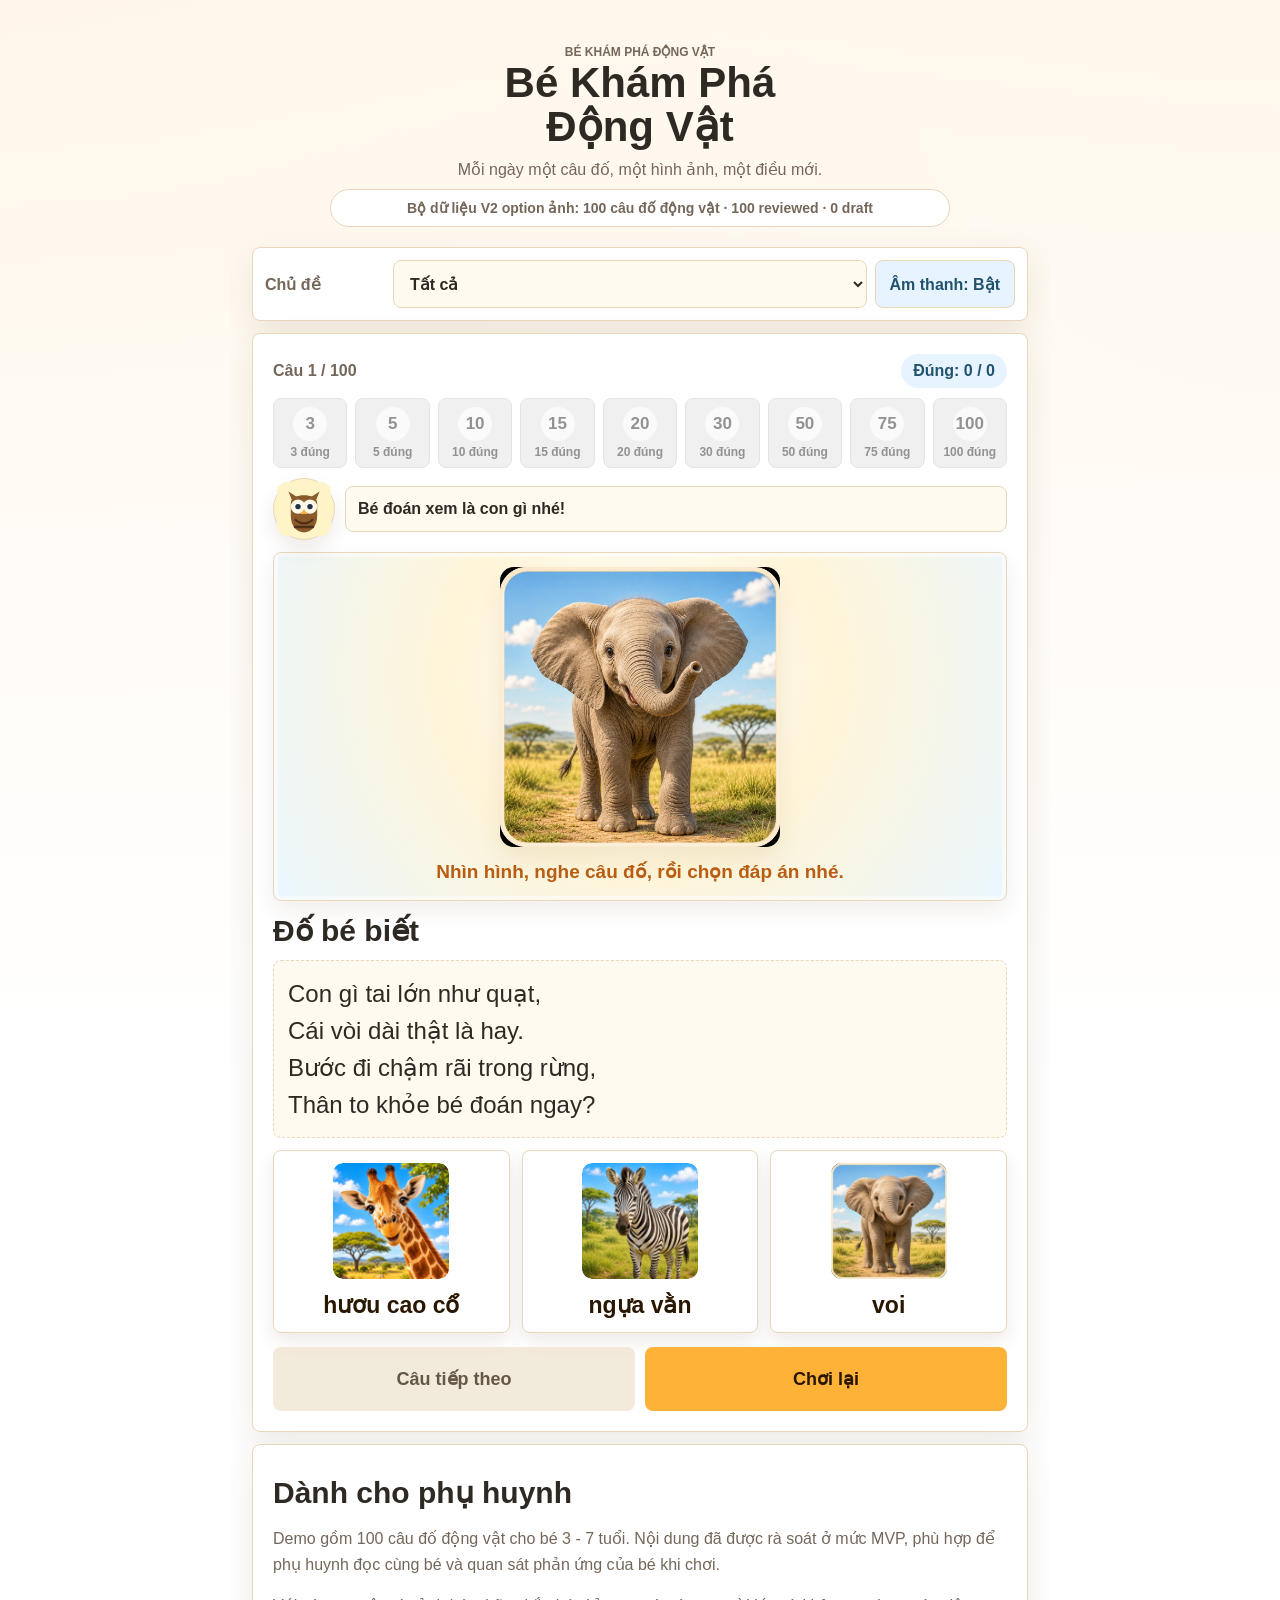
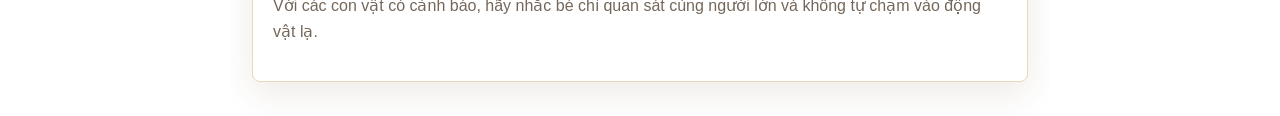
==== commit ceee929e: "Polish animal quiz mobile UX and achievements" ====
--- a/apps/guess-animal/index.html
+++ b/apps/guess-animal/index.html
@@ -4,7 +4,7 @@
   <meta charset="utf-8">
   <title>Bé Khám Phá Động Vật</title>
   <meta name="viewport" content="width=device-width, initial-scale=1">
-  <link rel="stylesheet" href="/apps/guess-animal/style.css?v=20260606-fix2">
+  <link rel="stylesheet" href="/apps/guess-animal/style.css?v=20260610-ux1">
 </head>
 <body>
   <main class="app">
@@ -16,14 +16,17 @@
     </section>
 
     <section class="toolbar" aria-label="Bộ lọc câu đố">
-      <label for="categoryFilter">Chủ đề</label>
-      <select id="categoryFilter">
-        <option value="all">Tất cả</option>
-        <option value="familiar">Động vật quen thuộc</option>
-        <option value="wild">Động vật hoang dã</option>
-        <option value="insects">Côn trùng</option>
-        <option value="sea">Sinh vật biển</option>
-      </select>
+      <div class="toolbar-field">
+        <label for="categoryFilter">Chủ đề</label>
+        <select id="categoryFilter">
+          <option value="all">Tất cả</option>
+          <option value="familiar">Động vật quen thuộc</option>
+          <option value="wild">Động vật hoang dã</option>
+          <option value="insects">Côn trùng</option>
+          <option value="sea">Sinh vật biển</option>
+        </select>
+      </div>
+      <button id="soundToggle" type="button" class="sound-toggle" aria-label="Tắt âm thanh">Âm thanh: Bật</button>
     </section>
 
     <section class="quiz-card" aria-live="polite">
@@ -32,11 +35,7 @@
         <p id="score" class="score">Đúng: 0 / 0</p>
       </div>
 
-      <div class="badge-row" aria-label="Huy hiệu">
-        <div id="badge5" class="badge">🏅<span>5 đúng</span></div>
-        <div id="badge10" class="badge">🥈<span>10 đúng</span></div>
-        <div id="badge20" class="badge">👑<span>20 đúng</span></div>
-      </div>
+      <div id="badgeRow" class="badge-row" aria-label="Huy hiệu"></div>
 
       <div class="mascot-panel">
         <div class="mascot" aria-hidden="true">
@@ -47,7 +46,7 @@
         <p id="mascotBubble" class="mascot-bubble">Bé đoán xem là con gì nhé!</p>
       </div>
 
-      <div id="visualStage" class="visual-stage" aria-hidden="true">
+      <div id="visualStage" class="visual-stage" aria-hidden="true" data-question-start>
         <div id="visualEmoji" class="visual-emoji">❔</div>
         <p id="visualHint">Nhìn hình, nghe câu đố, rồi chọn đáp án nhé.</p>
       </div>
@@ -59,6 +58,16 @@
 
       <div id="feedback" class="feedback hidden"></div>
       <div id="rewardToast" class="reward-toast hidden"></div>
+
+      <div id="badgeModal" class="badge-modal hidden" role="dialog" aria-modal="true" aria-labelledby="badgeModalTitle">
+        <div class="badge-modal-card">
+          <div id="badgeModalVisual" class="badge-modal-visual" aria-hidden="true">3</div>
+          <p id="badgeModalCount" class="badge-modal-count"></p>
+          <h3 id="badgeModalTitle"></h3>
+          <p id="badgeModalMessage"></p>
+          <button id="badgeContinueBtn" type="button">Tiếp tục</button>
+        </div>
+      </div>
 
       <div id="answerBox" class="answer hidden">
         <h3 id="answer"></h3>
@@ -96,6 +105,6 @@
 
   <script src="/apps/guess-animal/data/animals_vi_3_5_mvp_100.js?v=20260606-fix2"></script>
   <script src="/apps/guess-animal/data/animals_vi_3_5_v2_100.js?v=20260609-v2"></script>
-  <script src="/apps/guess-animal/app.js?v=20260609-v2"></script>
+  <script src="/apps/guess-animal/app.js?v=20260610-ux1"></script>
 </body>
 </html>
--- a/apps/guess-animal/style.css
+++ b/apps/guess-animal/style.css
@@ -134,6 +134,11 @@
   padding: 12px;
 }
 
+.toolbar-field {
+  display: grid;
+  gap: 8px;
+}
+
 .toolbar label {
   color: var(--muted);
   font-weight: 800;
@@ -151,6 +156,16 @@
   padding: 0 12px;
 }
 
+.sound-toggle {
+  min-height: 48px;
+  padding: 10px 14px;
+  border: 1px solid var(--border);
+  background: var(--sky);
+  color: #21536f;
+  font-size: 16px;
+  justify-self: stretch;
+}
+
 .quiz-card,
 .parent-section {
   padding: 14px;
@@ -180,9 +195,19 @@
   border-radius: 8px;
   background: #f2eadb;
   color: var(--muted);
-  font-size: 24px;
+  font-size: 20px;
   filter: grayscale(1);
   opacity: 0.72;
+}
+
+.badge strong {
+  display: grid;
+  place-items: center;
+  width: 34px;
+  height: 34px;
+  border-radius: 50%;
+  background: rgba(255, 255, 255, 0.72);
+  font-size: 17px;
 }
 
 .badge span {
@@ -262,6 +287,10 @@
   background: radial-gradient(circle at 50% 35%, #ffffff 0, #fff5d8 45%, #eaf7ff 100%);
   box-shadow: inset 0 0 0 4px rgba(255, 255, 255, 0.54), 0 10px 22px rgba(87, 54, 18, 0.08);
   text-align: center;
+}
+
+[data-question-start] {
+  scroll-margin-top: 12px;
 }
 
 .visual-stage.pop .visual-emoji {
@@ -477,6 +506,65 @@
   box-shadow: 0 0 0 4px rgba(255, 178, 56, 0.18);
 }
 
+.badge-modal {
+  position: fixed;
+  inset: 0;
+  z-index: 20;
+  display: grid;
+  place-items: center;
+  padding: 18px;
+  background: rgba(47, 41, 35, 0.46);
+}
+
+.badge-modal-card {
+  width: min(100%, 380px);
+  padding: 22px 18px;
+  border: 1px solid var(--border);
+  border-radius: 8px;
+  background: var(--surface);
+  box-shadow: 0 24px 60px rgba(47, 41, 35, 0.24);
+  text-align: center;
+  animation: badgePop 420ms ease;
+}
+
+.badge-modal-visual {
+  display: grid;
+  place-items: center;
+  width: 118px;
+  height: 118px;
+  margin: 0 auto 12px;
+  border: 8px solid #ffe08a;
+  border-radius: 50%;
+  background: radial-gradient(circle at 35% 30%, #fff8d4 0, #ffbd45 58%, #d97518 100%);
+  color: #3f2600;
+  font-size: 44px;
+  font-weight: 900;
+  box-shadow: 0 14px 28px rgba(184, 93, 18, 0.22);
+}
+
+.badge-modal-count {
+  margin: 0 0 6px;
+  color: var(--primary-strong);
+  font-size: 15px;
+  font-weight: 900;
+  text-transform: uppercase;
+}
+
+.badge-modal-card h3 {
+  margin: 0 0 8px;
+  color: var(--text);
+  font-size: 26px;
+  line-height: 1.15;
+}
+
+.badge-modal-card p {
+  margin: 0 auto 14px;
+  color: var(--muted);
+  font-size: 17px;
+  font-weight: 800;
+  line-height: 1.45;
+}
+
 .feedback.success {
   background: var(--mint);
   color: var(--mint-text);
@@ -550,8 +638,18 @@
   }
 
   .toolbar {
-    grid-template-columns: 120px 1fr;
+    grid-template-columns: 1fr auto;
     align-items: center;
+  }
+
+  .toolbar-field {
+    grid-template-columns: 120px minmax(0, 1fr);
+    align-items: center;
+  }
+
+  .sound-toggle {
+    justify-self: end;
+    white-space: nowrap;
   }
 
   .content-status {
@@ -564,6 +662,10 @@
 
   .score {
     justify-self: end;
+  }
+
+  .badge-row {
+    grid-template-columns: repeat(9, minmax(0, 1fr));
   }
 
   .quiz-card,
@@ -630,7 +732,13 @@
   }
 
   .badge span {
-    font-size: 11px;
+    font-size: 10px;
+  }
+
+  .badge strong {
+    width: 30px;
+    height: 30px;
+    font-size: 15px;
   }
 
   .visual-stage {
